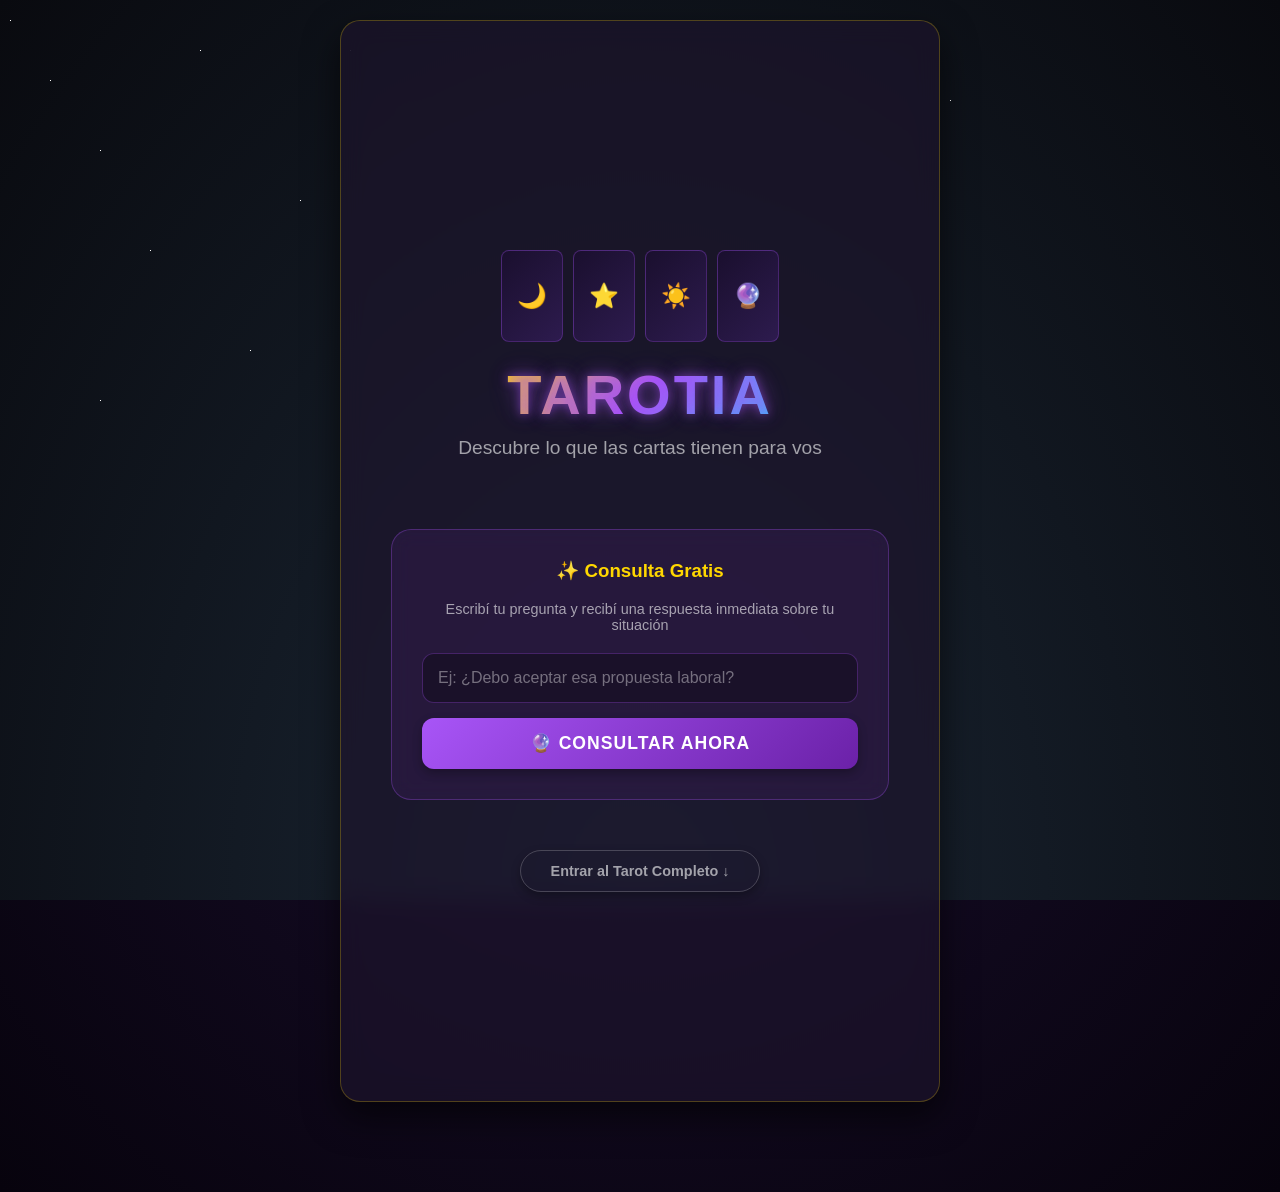
==== index.html @ 2b9c25f0 "Change greeting from 'Hello' to 'Goodbye'" ====
<!DOCTYPE html>
<html lang="es">
<head>
    <meta charset="UTF-8">
    <meta name="viewport" content="width=device-width, initial-scale=1.0">
    <title>TarotIA - Descubre tu Futuro</title>
    <link rel="icon" href="data:image/svg+xml,<svg xmlns=%22http://www.w3.org/2000/svg%22 viewBox=%220 0 100 100%22><text y=%22.9em%22 font-size=%2290%22>🔮</text></svg>">
    <link rel="stylesheet" href="./css/estilos.css">
    <style>
        .landing-bg {
            position: fixed;
            top: 0; left: 0; width: 100%; height: 100%;
            background: radial-gradient(ellipse at bottom, #1b2735 0%, #090a0f 100%);
            z-index: -1;
            overflow: hidden;
        }
        .stars {
            width: 1px; height: 1px;
            background: transparent;
            box-shadow: 
                10px 20px #fff, 50px 80px #fff, 100px 150px #fff,
                200px 50px #fff, 300px 200px #fff, 400px 100px #fff,
                500px 300px #fff, 600px 50px #fff, 700px 250px #fff,
                800px 150px #fff, 900px 350px #fff, 100px 400px #fff,
                250px 350px #fff, 450px 400px #fff, 650px 100px #fff,
                850px 300px #fff, 150px 250px #fff, 350px 50px #fff,
                550px 200px #fff, 750px 400px #fff, 950px 100px #fff;
            animation: animStar 50s linear infinite;
        }
        .stars::after {
            content: " ";
            position: absolute;
            top: 2000px;
            width: 1px; height: 1px;
            background: transparent;
            box-shadow: 
                10px 20px #fff, 50px 80px #fff, 100px 150px #fff,
                200px 50px #fff, 300px 200px #fff, 400px 100px #fff,
                500px 300px #fff, 600px 50px #fff, 700px 250px #fff,
                800px 150px #fff, 900px 350px #fff, 100px 400px #fff,
                250px 350px #fff, 450px 400px #fff, 650px 100px #fff,
                850px 300px #fff, 150px 250px #fff, 350px 50px #fff,
                550px 200px #fff, 750px 400px #fff, 950px 100px #fff;
        }
        @keyframes animStar {
            from { transform: translateY(0px); }
            to { transform: translateY(-2000px); }
        }
        .glow-text {
            text-shadow: 0 0 10px rgba(168,85,247,0.5), 0 0 20px rgba(168,85,247,0.3), 0 0 30px rgba(168,85,247,0.2);
            animation: pulse-glow 3s ease-in-out infinite;
        }
        @keyframes pulse-glow {
            0%, 100% { opacity: 1; }
            50% { opacity: 0.85; }
        }
        .floating {
            animation: float 6s ease-in-out infinite;
        }
        @keyframes float {
            0%, 100% { transform: translateY(0px); }
            50% { transform: translateY(-20px); }
        }
        .consulta-gratis-box {
            background: rgba(168, 85, 247, 0.08);
            border: 1px solid rgba(168, 85, 247, 0.3);
            border-radius: 20px;
            padding: 30px;
            max-width: 500px;
            margin: 30px auto;
            backdrop-filter: blur(10px);
            transition: all 0.3s ease;
        }
        .consulta-gratis-box:hover {
            border-color: rgba(168, 85, 247, 0.6);
            box-shadow: 0 0 30px rgba(168, 85, 247, 0.15);
        }
        .consulta-gratis-box input {
            width: 100%;
            padding: 15px;
            border-radius: 12px;
            border: 1px solid rgba(168, 85, 247, 0.3);
            background: rgba(0,0,0,0.3);
            color: #fff;
            font-size: 1rem;
            margin-bottom: 15px;
            box-sizing: border-box;
            outline: none;
            transition: all 0.3s;
        }
        .consulta-gratis-box input:focus {
            border-color: #a855f7;
            box-shadow: 0 0 15px rgba(168, 85, 247, 0.2);
        }
        .consulta-gratis-box input::placeholder {
            color: rgba(255,255,255,0.4);
        }
        .btn-consulta-gratis {
            width: 100%;
            padding: 15px;
            border-radius: 12px;
            border: none;
            background: linear-gradient(135deg, #a855f7, #6b21a8);
            color: white;
            font-size: 1.1rem;
            font-weight: bold;
            cursor: pointer;
            transition: all 0.3s;
            text-transform: uppercase;
            letter-spacing: 1px;
            text-decoration: none;
            display: inline-block;
            box-sizing: border-box;
            text-align: center;
        }
        .btn-consulta-gratis:hover {
            transform: translateY(-2px);
            box-shadow: 0 10px 30px rgba(168, 85, 247, 0.4);
        }
        .btn-entrar-app {
            background: transparent;
            border: 1px solid rgba(255,255,255,0.2);
            color: rgba(255,255,255,0.6);
            padding: 12px 30px;
            border-radius: 30px;
            cursor: pointer;
            font-size: 0.9rem;
            transition: all 0.3s;
            margin-top: 20px;
        }
        .btn-entrar-app:hover {
            border-color: #ffd700;
            color: #ffd700;
        }
        .landing-content {
            text-align: center;
            padding: 60px 20px;
            min-height: 100vh;
            display: flex;
            flex-direction: column;
            justify-content: center;
            align-items: center;
        }
        .landing-title {
            font-size: 3.5rem;
            margin: 0;
            background: linear-gradient(135deg, #ffd700, #a855f7, #38bdf8);
            -webkit-background-clip: text;
            -webkit-text-fill-color: transparent;
            background-clip: text;
        }
        .landing-subtitle {
            font-size: 1.2rem;
            color: rgba(255,255,255,0.6);
            margin-top: 10px;
            margin-bottom: 40px;
        }
        .mini-cartas {
            display: flex;
            justify-content: center;
            gap: 10px;
            margin: 20px 0;
        }
        .mini-carta {
            width: 60px;
            height: 90px;
            background: linear-gradient(135deg, #1a0f2e, #2d1b4e);
            border: 1px solid rgba(168,85,247,0.3);
            border-radius: 8px;
            display: flex;
            align-items: center;
            justify-content: center;
            font-size: 1.5rem;
            animation: float 4s ease-in-out infinite;
        }
        .mini-carta:nth-child(2) { animation-delay: 0.5s; }
        .mini-carta:nth-child(3) { animation-delay: 1s; }
        .mini-carta:nth-child(4) { animation-delay: 1.5s; }
        .screen.hidden { display: none !important; }
        .auth-box {
            max-width: 400px;
            margin: 0 auto;
        }
        .auth-input {
            width: 100%;
            padding: 15px;
            border-radius: 12px;
            border: 1px solid rgba(168, 85, 247, 0.3);
            background: rgba(0,0,0,0.3);
            color: #fff;
            font-size: 1rem;
            margin-bottom: 12px;
            box-sizing: border-box;
            outline: none;
            transition: all 0.3s;
        }
        .auth-input:focus {
            border-color: #a855f7;
            box-shadow: 0 0 15px rgba(168, 85, 247, 0.2);
        }
        .auth-input::placeholder {
            color: rgba(255,255,255,0.4);
        }

        /* === ESTILOS NUEVOS: HISTORIAL === */
        .historial-card {
            background: rgba(255,255,255,0.03);
            border: 1px solid rgba(168,85,247,0.15);
            border-radius: 12px;
            padding: 16px;
            transition: all 0.3s ease;
            margin-bottom: 12px;
        }
        .historial-card:hover {
            border-color: rgba(168,85,247,0.3);
            background: rgba(255,255,255,0.05);
        }
        .historial-header {
            display: flex;
            justify-content: space-between;
            align-items: center;
            margin-bottom: 10px;
            font-size: 0.85rem;
        }
        .historial-eje {
            color: #ffd700;
            font-weight: bold;
        }
        .historial-fecha {
            color: rgba(255,255,255,0.4);
            font-size: 0.75rem;
        }
        .historial-cartas {
            display: flex;
            flex-direction: column;
            gap: 6px;
            margin: 10px 0;
        }
        .historial-dupla {
            display: flex;
            gap: 8px;
            justify-content: center;
        }
        .carta-mini {
            background: rgba(168,85,247,0.08);
            border: 1px solid rgba(168,85,247,0.2);
            border-radius: 6px;
            padding: 4px 10px;
            font-size: 0.8rem;
            color: #a78bfa;
        }
        .historial-resumen {
            font-size: 0.85rem;
            color: rgba(255,255,255,0.5);
            margin: 8px 0 0 0;
            line-height: 1.4;
            font-style: italic;
        }

        /* === ESTILOS NUEVOS: CONECTOR DUPLAS === */
        .conector-duplas {
            display: flex;
            align-items: center;
            justify-content: center;
            margin: 15px 0;
            gap: 12px;
        }
        .conector-linea {
            flex: 1;
            height: 1px;
            background: linear-gradient(90deg, transparent, #a855f7, #ffd700, transparent);
            max-width: 80px;
        }
        .conector-texto {
            color: rgba(255,255,255,0.3);
            font-size: 0.7rem;
            text-transform: uppercase;
            letter-spacing: 2px;
        }

        /* === ESTILOS NUEVOS: BANNER PREMIUM === */
        .banner-premium-box {
            background: linear-gradient(135deg, rgba(255,215,0,0.08), rgba(168,85,247,0.05));
            border: 1px solid rgba(255,215,0,0.25);
            border-radius: 16px;
            padding: 20px;
            margin-bottom: 25px;
            text-align: center;
            position: relative;
            overflow: hidden;
        }
    </style>
<base target="_blank">
<base target="_blank">
</head>
<body>

<div class="landing-bg">
    <div class="stars"></div>
</div>

<div class="container">

    <!-- ========== LANDING PAGE ========== -->
    <div id="screen-landing" class="screen">
        <div class="landing-content">
            <div class="floating">
                <div class="mini-cartas">
                    <div class="mini-carta">🌙</div>
                    <div class="mini-carta">⭐</div>
                    <div class="mini-carta">☀️</div>
                    <div class="mini-carta">🔮</div>
                </div>
            </div>

            <h1 class="landing-title glow-text">TarotIA</h1>
            <p class="landing-subtitle">Descubre lo que las cartas tienen para vos</p>

            <div class="consulta-gratis-box">
                <h3 style="color: #ffd700; margin-top: 0;">✨ Consulta Gratis</h3>
                <p style="color: rgba(255,255,255,0.6); font-size: 0.9rem; margin-bottom: 20px;">
                    Escribí tu pregunta y recibí una respuesta inmediata sobre tu situación
                </p>
                <input type="text" id="input-pregunta-gratis" 
                       placeholder="Ej: ¿Debo aceptar esa propuesta laboral?" 
                       onkeypress="if(event.key==='Enter') consultaGratis()">
                <button class="btn-consulta-gratis" onclick="consultaGratis()">
                    🔮 Consultar Ahora
                </button>
            </div>

            <button class="btn-entrar-app" onclick="entrarAppCompleta()">
                  Entrar al Tarot Completo ↓
            </button>
        </div>
    </div>

    <!-- ========== RESULTADO CONSULTA GRATIS ========== -->
    <div id="screen-gratis-result" class="screen hidden">
        <h2 style="color: #ffd700; text-align: center; margin-top: 0;">✨ Tu Respuesta</h2>
        <p style="text-align: center; color: rgba(255,255,255,0.5); font-size: 0.9rem; margin-bottom: 20px;">
            Pregunta: <span id="gratis-pregunta-mostrar" style="color: #a78bfa;"></span>
        </p>

        <div class="mini-cartas" id="gratis-cartas-visuales" style="margin-bottom: 20px;"></div>

        <div id="gratis-respuesta-contenedor"></div>

        <div style="text-align: center; margin-top: 30px; display: flex; gap: 15px; justify-content: center; flex-wrap: wrap;">
            <button class="btn-consulta-gratis" onclick="nuevaConsultaGratis()" style="max-width: 250px;">
                🔄 Nueva Consulta
            </button>
            <button class="btn-entrar-app" onclick="entrarAppCompleta()" style="margin-top: 0; padding: 15px 30px;">
                🔒 Ver Tarot Completo
            </button>
        </div>
    </div>

    <!-- ========== PANTALLA DE AUTH (LOGIN/REGISTRO) ========== -->
    <div id="screen-auth" class="screen hidden">
        <div class="landing-content">
            <div class="floating">
                <div class="mini-cartas" style="margin-bottom: 20px;">
                    <div class="mini-carta">🌙</div>
                    <div class="mini-carta">⭐</div>
                    <div class="mini-carta">☀️</div>
                    <div class="mini-carta">🔮</div>
                </div>
            </div>
            <h2 style="color: #ffd700; margin-bottom: 5px;">✨ Bienvenido a TarotIA</h2>
            <p style="color: rgba(255,255,255,0.6); font-size: 0.9rem; margin-bottom: 30px;">
                Ingresá tu correo para acceder a tus lecturas
            </p>

            <div class="auth-box consulta-gratis-box">
                <input type="text" id="auth-nombre" class="auth-input" placeholder="Tu nombre (opcional)">
                <input type="email" id="auth-email" class="auth-input" placeholder="tu@email.com"
                       onkeypress="if(event.key==='Enter') iniciarSesion()">
                <button class="btn-consulta-gratis" onclick="iniciarSesion()" style="width: 100%;">
                    🔮 Entrar al Tarot
                </button>
                <p id="auth-error" style="color: #ff6b6b; font-size: 0.85rem; margin-top: 10px; display: none;"></p>
            </div>

            <div style="margin-top: 20px; text-align: center;">
                <p style="color: rgba(255,255,255,0.3); font-size: 0.8rem; margin-bottom: 10px;">
                    ¿Tenés un código de acceso o querés comprar Premium?
                </p>
                <button onclick="ingresarCodigoAcceso()" style="background: transparent; border: 1px dashed rgba(168,85,247,0.3); color: #a78bfa; padding: 8px 16px; border-radius: 8px; cursor: pointer; font-size: 0.85rem; margin-right: 8px;">
                    🔑 Código
                </button>
                <button onclick="window.abrirMercadoPago()" style="background: transparent; border: 1px dashed rgba(255,215,0,0.3); color: #ffd700; padding: 8px 16px; border-radius: 8px; cursor: pointer; font-size: 0.85rem;">
                    💳 Comprar
                </button>
            </div>

            <div style="text-align: center; margin-top: 20px;">
                <button onclick="volverALanding()" class="btn-entrar-app">
                    ← Volver a Consulta Gratis
                </button>
            </div>
        </div>
    </div>

    <!-- ========== PORTADA PRINCIPAL (APP COMPLETA) ========== -->
    <div id="screen-portada" class="screen hidden">

        <!-- Banner Premium (aparece solo si aplica) -->
        <div id="banner-premium" class="banner-premium-box" style="display: none;">
            <div style="position: relative; z-index: 1;">
                <div style="font-size: 2rem; margin-bottom: 8px;">💎</div>
                <h3 style="color: #ffd700; margin: 0 0 8px 0; font-size: 1.15rem;">Desbloqueá el Tarot Completo</h3>
                <p style="color: rgba(255,255,255,0.6); font-size: 0.9rem; margin: 0 0 15px 0; line-height: 1.4;">
                    Lecturas ilimitadas por 30 días, todos los estilos, mazo físico y voz en todas las lecturas.
                </p>
                <button onclick="window.abrirMercadoPago()" style="background: linear-gradient(135deg, #ffd700, #b8860b); color: #1a0f2e; border: none; padding: 14px 32px; border-radius: 30px; font-weight: bold; font-size: 1rem; cursor: pointer; transition: all 0.3s; box-shadow: 0 4px 20px rgba(255,215,0,0.3); text-transform: uppercase; letter-spacing: 1px;">
                    💳 Obtener Premium — $7.000 ARS - MercadoPago
                </button>
                <p style="color: rgba(255,255,255,0.3); font-size: 0.75rem; margin: 10px 0 0 0;">MercadoPago · Acceso x 30 días</p>
            </div>
        </div>

        <!-- Contador sutil -->
        <div id="muestras-container" style="display: none; text-align: center; margin: 0 0 20px 0; padding: 10px; background: rgba(168,85,247,0.03); border-radius: 10px; border: 1px solid rgba(168,85,247,0.08);">
            <span id="muestras-texto" style="color: #a78bfa; font-size: 0.85rem;"></span>
        </div>

        <h3 style="margin-bottom: 15px; color: var(--muted-text); font-size: 1rem; font-weight: normal;">¿Cómo querés consultar hoy?</h3>

        <div class="menu-portada">
            <!-- ESTILO MÁGICO -->
            <div class="opcion-tarjeta" onclick="verificarAccesoEstilo('magico')">
                <div class="opcion-icono">🔮</div>
                <div class="opcion-info">
                    <h3>Estilo Mágico</h3>
                    <p>Lectura directa, mística y predictiva. Ideal para preguntas puntuales.</p>
                </div>
            </div>

            <!-- ESTILO FILOSÓFICO -->
            <div class="opcion-tarjeta" onclick="verificarAccesoEstilo('filosofico')">
                <div class="opcion-icono">🧘‍♂️</div>
                <div class="opcion-info">
                    <h3>Estilo Filosófico</h3>
                    <p>Lectura profunda, psicológica y evolutiva. Para reflexionar.</p>
                </div>
            </div>

            <!-- MÓDULO PROFESIONAL -->
            <div class="opcion-tarjeta" style="border-color: rgba(168,85,247,0.4);" onclick="abrirModuloProfesional()">
                <div class="opcion-icono">💼</div>
                <div class="opcion-info">
                    <h3>Módulo Profesional <span style="color: #a78bfa; font-size: 0.7rem; font-weight: bold; background: rgba(167,139,250,0.15); padding: 2px 8px; border-radius: 10px; margin-left: 6px; text-transform: uppercase;">Trabaje de Tarotista</span></h3>
                    <p>Mazo Físico, Usa tu mazo, Te permite trabajar de tarotista o hacer lecturas a amigos</p>
                </div>
            </div>
        </div>

        <button onclick="abrirHistorial()" style="background: rgba(255,255,255,0.03); border: 1px solid rgba(255,255,255,0.08); color: var(--muted-text); width: 100%; padding: 12px; margin-bottom: 12px; border-radius: 12px; font-size: 0.95rem; cursor: pointer; transition: all 0.3s;">
            📜 Ver Mis Lecturas Anteriores
        </button>

        <button onclick="cerrarSesionTarot()" style="background: transparent; border: none; color: rgba(255,255,255,0.2); width: 100%; padding: 8px; font-size: 0.8rem; cursor: pointer; text-decoration: underline;">
            Cerrar sesión
        </button>
    </div>

    <!-- ========== MENÚ DE CARGA PARA MAZO FÍSICO ========== -->
    <div id="screen-fisico" class="screen hidden">
        <h2 style="color: #ffd700; margin-bottom: 5px;">🔮 Mazo Físico (Lectura por Duplas)</h2>
        <p style="font-size: 0.9rem; color: #ccc; margin-bottom: 20px;">
            Mezcla tu mazo real, extrae las 2 duplas y selecciónalas a continuación:
        </p>

        <!-- DUPLA 1 -->
        <div class="dupla-container" style="background: rgba(255, 255, 255, 0.03); padding: 15px; border-radius: 10px; margin-bottom: 15px; border: 1px solid rgba(168,85,247,0.3);">
            <h4 style="color: #a855f7; margin-bottom: 10px; text-transform: uppercase; font-size: 0.85rem;">
                💫 Dupla 1: Estado Inicial / Presente y Pasado
            </h4>
            <div style="margin-bottom: 10px;">
                <label style="display:block; font-size: 0.8rem; margin-bottom: 4px;">Carta 1 (Presente):</label>
                <select id="fisico-carta1" class="select-carta-fisica"></select>
            </div>
            <div>
                <label style="display:block; font-size: 0.8rem; margin-bottom: 4px;">Carta 2 (Pasado / Contexto):</label>
                <select id="fisico-carta2" class="select-carta-fisica"></select>
            </div>
        </div>

        <!-- DUPLA 2 -->
        <div class="dupla-container" style="background: rgba(255, 255, 255, 0.03); padding: 15px; border-radius: 10px; margin-bottom: 20px; border: 1px solid rgba(255,215,0,0.3);">
            <h4 style="color: #ffd700; margin-bottom: 10px; text-transform: uppercase; font-size: 0.85rem;">
                🚀 Dupla 2: Evolución / Futuro y Resultado
            </h4>
            <div style="margin-bottom: 10px;">
                <label style="display:block; font-size: 0.8rem; margin-bottom: 4px;">Carta 3 (Futuro Cercano):</label>
                <select id="fisico-carta3" class="select-carta-fisica"></select>
            </div>
            <div>
                <label style="display:block; font-size: 0.8rem; margin-bottom: 4px;">Carta 4 (Resultado Desembocado):</label>
                <select id="fisico-carta4" class="select-carta-fisica"></select>
            </div>
        </div>

        <button class="btn-carta-diaria" onclick="irAlEjeFisico()" style="background: linear-gradient(135deg, #ffd700, #b8860b); color: #111; font-weight: bold; width: 100%;">
            Confirmar Duplas y Elegir Eje ✨
        </button>

        <button onclick="volverAPortada()" style="background: transparent; color: #aaa; border: none; margin-top: 15px; cursor: pointer; text-decoration: underline; display: block; margin-left: auto; margin-right: auto;">
            Volver a la portada
        </button>
    </div>

    <!-- ========== SELECCIÓN DEL EJE / TEMA ========== -->
    <div id="screen-selector" class="screen hidden">
        <h3>Selecciona el eje de tu consulta:</h3>
        <div class="theme-selector">
            <button onclick="ejecutarLecturaSegunModo('Amor')">💖 Amor y Relaciones</button>
            <button onclick="ejecutarLecturaSegunModo('Negocios')">💼 Negocios y Dinero</button>
            <button onclick="ejecutarLecturaSegunModo('General')">🔮 Vida General</button>
            <button id="btn-pregunta-especifica" onclick="abrirPantallaPregunta()" style="background: linear-gradient(135deg, rgba(255,215,0,0.1), rgba(168,85,247,0.1)); border-color: #a855f7; color: #a855f7;">
                ✨ Pregunta Específica (Custom)
            </button>
        </div>
        <button class="back-btn" onclick="volverAPortada()">⬅ Volver al Menú</button>
    </div>

    <!-- ========== PREGUNTA ESPECÍFICA ========== -->
    <div id="screen-pregunta" class="screen hidden">
        <h3 style="color: var(--accent);">🔮 Consulta Específica</h3>
        <p style="font-size: 0.9rem; color: var(--muted-text); margin-bottom: 20px;">
            Escribe tu pregunta detallada para que la IA interprete las duplas en tu caso:
        </p>

        <textarea id="texto-pregunta-usuario" rows="4" placeholder="Ej: ¿Qué debo tener en cuenta sobre la propuesta laboral que me hicieron?..." style="width: 100%; background: #1a0f2e; color: #fff; border: 1px solid var(--glass-border); padding: 12px; border-radius: 12px; font-size: 1rem; outline: none; resize: none; box-sizing: border-box; margin-bottom: 20px; font-family: inherit;"></textarea>

        <button onclick="confirmarPreguntaYEjecutar()" style="background: linear-gradient(135deg, #a855f7, #6b21a8); color: white; border: none; width: 100%;">
            Lanzar Tirada Mística ✨
        </button>

        <button class="back-btn" onclick="volverAPortada()">⬅ Volver al Menú Principal</button>
    </div>

    <!-- ========== MESA DE RESULTADOS ========== -->
    <div id="screen-result" class="screen hidden">
        <h3 id="reading-theme-title" style="color: var(--accent); margin-top:0;"></h3>

        <div class="tarot-table">
            <!-- DUPLA 1 -->
            <div class="duple-box">
                <div class="duple-title">Dupla 1: Presente / Estado Inicial</div>
                <div class="card-container">
                    <div id="img-a" class="card-visual"></div>
                    <div id="name-a" class="card-name"></div>
                </div>
                <div class="card-container">
                    <div id="img-b" class="card-visual"></div>
                    <div id="name-b" class="card-name"></div>
                </div>
            </div>

            <!-- DUPLA 2 -->
            <div class="duple-box">
                <div class="duple-title">Dupla 2: Futuro / Evolución</div>
                <div class="card-container">
                    <div id="img-c" class="card-visual"></div>
                    <div id="name-c" class="card-name"></div>
                </div>
                <div class="card-container">
                    <div id="img-d" class="card-visual"></div>
                    <div id="name-d" class="card-name"></div>
                </div>
            </div>
        </div>

        <!-- Conector visual entre duplas -->
        <div class="conector-duplas">
            <div class="conector-linea"></div>
            <span class="conector-texto">Evolución</span>
            <div class="conector-linea"></div>
        </div>

        <div class="reading-output" id="interpretation-text"></div>

        <!-- ========== PANEL DE VOZ DINÁMICO ========== -->
        <div id="voice-panel-container">
            <!-- Panel para Estilo Mágico y Filosófico -->
            <div id="voice-panel-magico-filosofico" class="voice-panel" style="display:none;">
                <button class="btn-voice" onclick="reproducirVoz('todo')">🔊 Leer todo</button>
                <button class="btn-voice" onclick="reproducirVoz('conclusion')">📌 Solo Conclusión</button>
                <button class="btn-voice" onclick="reproducirVoz('predicciones')">🔮 Predicciones</button>
                <button class="btn-voice" onclick="window.speechSynthesis.cancel()">⏹ Detener</button>
            </div>

            <!-- Panel para Módulo Profesional / Estructural -->
            <div id="voice-panel-profesional" class="voice-panel" style="display:none;">
                <button class="btn-voice" onclick="reproducirVoz('todo')">🔊 Leer todo</button>
                <button class="btn-voice" onclick="reproducirVozDupla(1)">🔊 Dupla 1</button>
                <button class="btn-voice" onclick="reproducirVozDupla(2)">🔊 Dupla 2</button>
                <button class="btn-voice" onclick="window.speechSynthesis.cancel()">⏹ Detener</button>
            </div>
        </div>

        <!-- ========== BOTONES DE NAVEGACIÓN SIEMPRE VISIBLES ========== -->
        <div style="display: flex; gap: 12px; justify-content: center; flex-wrap: wrap; margin-top: 20px;">
            <button class="back-btn" onclick="volverInicio()" style="margin:0; flex:1; min-width:120px; max-width:250px;">
                🔄 Nueva Consulta
            </button>
            <button class="back-btn" onclick="volverAPortada()" style="margin:0; flex:1; min-width:120px; max-width:250px;">
                ⬅ Volver al Menú
            </button>
        </div>
    </div>

    <!-- ========== MÓDULO PROFESIONAL ========== -->
    <div id="screen-modulo-profesional" class="screen hidden">
        <h2 style="color: #a78bfa; margin-bottom: 5px;">💼 Módulo Profesional</h2>
        <p style="font-size: 0.95rem; color: #ccc; margin-bottom: 25px;">
            Herramientas para tus consultas con Mazo Físico:
        </p>

        <div class="menu-portada">
            <!-- OPCIÓN 1: MAZO FÍSICO PREDICTIVO -->
            <div class="opcion-tarjeta" style="border-color: rgba(255,215,0,0.3);" onclick="abrirSeleccionFisico('predictivo_fisico')">
                <div class="opcion-icono">🃏</div>
                <div class="opcion-info">
                    <h3>Mazo Físico Predictivo</h3>
                    <p>Baraja tu Mazo real, elige 4 cartas, al cargarlas aqui, la IA te hara la lectura, completa, admite pregunta concreta.</p>
                </div>
            </div>

            <!-- OPCIÓN 2: MAZO FÍSICO PARA TAROTISTA -->
            <div class="opcion-tarjeta" style="border-color: rgba(167, 139, 250, 0.5);" onclick="abrirSeleccionFisico('tarotista_fisico')">
                <div class="opcion-icono">🔮🃏</div>
                <div class="opcion-info">
                    <h3>Mazo Físico (Significados + Tu Interpretacion)</h3>
                    <p>Usa tu Mazo, elige 4 cartas, Cargalas Obtienes significados de  2 pares de cartas, debes intentar tu propia relacion entre Dupla1 (presente) y Dupla 2(futuro)</p>
                </div>
            </div>
        </div>

        <button onclick="abrirGuiaLectura()" class="btn-profesional btn-guia-mistica" style="margin-top: 15px; width: 100%;">
            📖 Guía: ¿Cómo se lee el Tarot por Duplas?
        </button>

        <button class="back-btn" onclick="volverAPortada()" style="margin-top: 25px; width: 100%;">⬅ Volver al Menú Principal</button>
    </div>

    <!-- ========== GUÍA DE LECTURA ========== -->
    <div id="screen-guia-lectura" class="screen hidden">
        <div class="guia-card" style="max-width: 600px; margin: 20px auto; padding: 20px; background: rgba(20, 15, 35, 0.95); border: 1px solid #a855f7; border-radius: 12px; color: #fff;">
            <h2 style="color: #ffd700; text-align: center; margin-bottom: 20px;">✨ Guía de Lectura por Duplas</h2>
            <p><strong>Dupla 1 (Cartas 1 y 2):</strong> Muestra la situación actual, el punto de partida y la energía presente.</p>
            <p><strong>Dupla 2 (Cartas 3 y 4):</strong> Muestra la evolución futura y el resultado en el que desembocará la situación.</p>
            <div style="text-align: center; margin-top: 25px;">
                <button onclick="volverAlModuloProfesional()" style="background: #a855f7; color: white; border: none; padding: 10px 20px; border-radius: 8px; cursor: pointer;">
                    ⬅ Volver al Módulo Profesional
                </button>
            </div>
        </div>
    </div>

    <!-- ========== HISTORIAL ========== -->
    <div id="screen-historial" class="screen hidden">
        <h3 style="color: var(--accent); margin-top: 0;">📜 Historial de Lecturas</h3>
        <div id="lista-historial-contenedor" style="display: flex; flex-direction: column; gap: 15px; text-align: left; max-height: 400px; overflow-y: auto;"></div>
        <button class="back-btn" onclick="volverAPortada()" style="margin-top: 20px;">⬅ Volver al Menú</button>
    </div>

</div>

<!-- Carga de Scripts con cache-busting v9 -->
<script src="js/arcanos.js?v=9"></script>
<script src="js/config.js?v=9"></script>
<script src="js/navigation.js?v=9"></script>
<script src="js/auth.js?v=9"></script>
<script src="js/voice.js?v=9"></script>
<script src="js/history.js?v=2"></script>
<script src="js/access.js?v=12"></script>
<script src="js/app.js?v=9"></script>

<!-- NAVEGACIÓN INLINE v9 - Flujo corregido y limpio -->
<script>
window.preguntaCustomSeleccionada = "";

// Navegación robusta con fallback
window.mostrarPantalla = function(id) {
    console.log('[nav] mostrarPantalla →', id);

    // Detener voz
    if (window.speechSynthesis) window.speechSynthesis.cancel();

    // Ocultar todas
    document.querySelectorAll('.screen').forEach(p => {
        p.style.display = 'none';
        p.classList.add('hidden');
    });

    // Mostrar la solicitada
    const d = document.getElementById(id);
    if (d) {
        d.style.display = 'block';
        d.classList.remove('hidden');
        d.style.visibility = 'visible';
        d.style.opacity = '1';
        window.scrollTo(0, 0);
    } else {
        console.error('[nav] No existe el elemento:', id);
        alert('Error interno: pantalla ' + id + ' no encontrada. Recargá la página.');
    }

    if (id === 'screen-result') {
        setTimeout(() => {
            if (typeof window.mostrarPanelVozSegunModo === 'function') {
                window.mostrarPanelVozSegunModo();
            }
        }, 150);
    }
};

window.seleccionarEstiloAutomatico = function(estilo) {
    if (typeof window.verificarAccesoEstilo === 'function') {
        window.verificarAccesoEstilo(estilo);
    } else {
        window.estiloSeleccionado = estilo;
        window.modoFisicoActivo = false;
        window.preguntaCustomSeleccionada = "";
        window.mostrarPantalla('screen-selector');
    }
};

window.abrirModuloProfesional = function(){ window.mostrarPantalla('screen-modulo-profesional'); };

window.abrirSeleccionFisico = async function(submodo){
    if (typeof verificarAccesoFisico === 'function') {
        await verificarAccesoFisico(submodo);
    } else {
        console.warn("[nav] access.js no cargó, abriendo sin verificar");
        window.modoFisicoActivo=true; window.submodoFisicoActual=submodo;
        localStorage.setItem('tarotia_submodo_fisico',submodo);
        window.cartasFisicoSeleccionadas=null; window.preguntaCustomSeleccionada="";
        if(typeof window.cargarSelectoresFisicos==='function') window.cargarSelectoresFisicos();
        window.mostrarPantalla('screen-fisico');
    }
};

window.irAlEjeFisico = function(){
    const c1=document.getElementById('fisico-carta1')?.value;
    const c2=document.getElementById('fisico-carta2')?.value;
    const c3=document.getElementById('fisico-carta3')?.value;
    const c4=document.getElementById('fisico-carta4')?.value;
    if(!c1||!c2||!c3||!c4){alert("⚠️ Seleccioná las 4 cartas.");return;}
    if(new Set([c1,c2,c3,c4]).size!==4){alert("⚠️ No repetir cartas.");return;}
    window.cartasFisicoSeleccionadas=[c1,c2,c3,c4];
    const submodo=window.submodoFisicoActual||localStorage.getItem('tarotia_submodo_fisico');
    if(submodo==='tarotista_fisico'){
        window.mostrarPantalla('screen-result');
        setTimeout(()=>{ if(typeof window.procesarTiradaEstructural==='function') window.procesarTiradaEstructural(); },150);
        return;
    }
    window.mostrarPantalla('screen-selector');
};

window.abrirPantallaPregunta=function(){document.getElementById('texto-pregunta-usuario').value="";window.mostrarPantalla('screen-pregunta');};
window.confirmarPreguntaYEjecutar=function(){
    window.preguntaCustomSeleccionada=document.getElementById('texto-pregunta-usuario').value.trim();
    if(!window.preguntaCustomSeleccionada){alert("⚠️ Escribí tu pregunta.");return;}
    window.ejecutarLecturaSegunModo('Pregunta Específica');
};
window.ejecutarLecturaSegunModo = function(tema) {
    console.log("[nav] ejecutarLecturaSegunModo - tema:", tema, "modoFisico:", window.modoFisicoActivo);
    if (window.modoFisicoActivo && !window.cartasFisicoSeleccionadas) {
        console.warn("[nav] Modo físico activo pero sin cartas. Generando automáticas...");
        window.modoFisicoActivo = false;
    }
    if (typeof window.procesarTiradaCompleta === 'function') {
        window.procesarTiradaCompleta(tema, window.preguntaCustomSeleccionada || "");
    } else {
        console.error("[nav] procesarTiradaCompleta no está definida");
        alert("⚠️ Error: La función de tirada no está disponible. Recarga la página.");
    }
};
window.volverAPortada=function(){
    window.modoFisicoActivo=false;window.submodoFisicoActual=null;
    window.cartasFisicoSeleccionadas=null;window.preguntaCustomSeleccionada="";
    localStorage.removeItem('tarotia_submodo_fisico');window.mostrarPantalla('screen-portada');
};
window.volverInicio=function(){window.volverAPortada();};
window.abrirGuiaLectura=function(){window.mostrarPantalla('screen-guia-lectura');};
window.volverAlModuloProfesional=function(){window.mostrarPantalla('screen-modulo-profesional');};
window.abrirHistorial=function(){
    if(typeof window.cargarHistorial==='function')window.cargarHistorial();
    window.mostrarPantalla('screen-historial');
};

// ==========================================
// FUNCIÓN PARA ENTRAR AL TAROT COMPLETO
// ==========================================

window.entrarAppCompleta = function() {
    console.log("[nav] Entrar al Tarot Completo");

    const token = window.obtenerToken ? window.obtenerToken() : null;

    if (token) {
        window.mostrarPantalla('screen-portada');
        if (typeof window.actualizarBadgeGlobal === 'function') {
            window.actualizarBadgeGlobal();
        }
        if (typeof window.actualizarContadorMuestras === 'function') {
            window.actualizarContadorMuestras();
        }
    } else {
        window.mostrarPantalla('screen-auth');
    }
};   

window.verificarPagoAutomaticoPorEmail = async function() {
    const email = prompt("📧 Ingresá el correo con el que realizaste el pago:");
    if (!email || !email.includes('@')) {
        alert("⚠️ Por favor, ingresa un correo válido.");
        return;
    }
    localStorage.setItem('tarotia_email_usuario', email.trim().toLowerCase());
    alert("🔍 Verificando registro para: " + email + "\nSi completaste el pago, en breve se sincronizará el acceso.");
    window.mostrarPantalla('screen-portada');
};

// Detener voz al cerrar/cambiar pestaña
window.addEventListener('beforeunload', function() {
    if (window.speechSynthesis) window.speechSynthesis.cancel();
});
document.addEventListener('visibilitychange', function() {
    if (document.hidden && window.speechSynthesis) window.speechSynthesis.cancel();
});

window.ingresarCodigoAcceso = function() {
    const codigo = prompt("🔑 Ingresá tu código de acceso:");
    if (codigo && codigo.trim()) {
        if (typeof canjearCodigoPremium === 'function') {
            canjearCodigoPremium(codigo.trim());
        } else {
            const codigoLimpio = codigo.trim().toUpperCase();
            const CODIGOS_VALIDOS = ['ADMIN2026', 'PASEMISTICO', 'TAROTGRATIS'];
            if (CODIGOS_VALIDOS.includes(codigoLimpio)) {
                window.esUsuarioPremium = true;
                try {
                    localStorage.setItem('simularPremium', 'true');
                    localStorage.setItem('tarotia_plan_premium', 'true');
                } catch (e) {}
                alert('✨ ¡Código premium activado con éxito! Ahora tenés acceso ilimitado.');
                if (typeof actualizarBadgeGlobal === 'function') actualizarBadgeGlobal();
                window.mostrarPantalla('screen-portada');
            } else {
                alert('❌ Código inválido o expirado.');
            }
        }
    }
};

// ==========================================
// CONECTOR VISUAL ENTRE DUPLAS
// ==========================================
window.agregarConectorDuplas = function() {
    console.log("[nav] Conector de duplas renderizado");
};

console.log("✅ Navegación inline v9 limpia cargada");
</script>
</body>
</html>
---- css/estilos.css ----
:root {
            --bg-gradient: radial-gradient(circle at center, #1a0f2e 0%, #07030d 100%);
            --card-bg: rgba(30, 20, 45, 0.65);
            --accent: #ffd700;
            --accent-glow: rgba(255, 215, 0, 0.3);
            --text-color: #f5f2f9;
            --muted-text: #b3a7c4;
            --glass-border: rgba(255, 215, 0, 0.25);
        }

        body {
            font-family: 'Segoe UI', Tahoma, Geneva, Verdana, sans-serif;
            background: var(--bg-gradient);
            color: var(--text-color);
            margin: 0;
            padding: 20px 20px 90px 20px;
            display: flex;
            flex-direction: column;
            align-items: center;
            min-height: 100vh;
            box-sizing: border-box;
        }

        .container {
            max-width: 600px;
            width: 100%;
            text-align: center;
        }

        h1 {
            color: var(--accent);
            font-size: 2.2rem;
            margin-bottom: 5px;
            text-transform: uppercase;
            letter-spacing: 3px;
            text-shadow: 0 0 15px var(--accent-glow);
        }

        .subtitle {
            color: var(--muted-text);
            margin-bottom: 35px;
            font-size: 0.95rem;
            letter-spacing: 1px;
        }

        .screen {
            background: var(--card-bg);
            backdrop-filter: blur(12px);
            -webkit-backdrop-filter: blur(12px);
            padding: 30px;
            border-radius: 20px;
            box-shadow: 0 15px 35px rgba(0, 0, 0, 0.6);
            border: 1px solid var(--glass-border);
            transition: all 0.5s ease;
        }

        .hidden {
            display: none !important;
        }

        .theme-selector {
            display: grid;
            grid-template-columns: 1fr;
            gap: 15px;
            margin-top: 20px;
        }

        button {
            background: rgba(255, 255, 255, 0.03);
            color: var(--text-color);
            border: 2px solid var(--accent);
            padding: 15px 20px;
            font-size: 1.1rem;
            border-radius: 12px;
            cursor: pointer;
            transition: all 0.3s cubic-bezier(0.4, 0, 0.2, 1);
            font-weight: bold;
            box-shadow: 0 4px 10px rgba(0,0,0,0.3);
        }

        button:hover {
            background: var(--accent);
            color: #07030d;
            box-shadow: 0 0 20px var(--accent-glow);
            transform: translateY(-2px);
        }

        .btn-carta-diaria {
            background: linear-gradient(135deg, #4a154b, #6b114d);
            border: 2px solid var(--accent);
            color: var(--accent);
            padding: 15px 25px;
            font-size: 1.1rem;
            font-weight: bold;
            border-radius: 30px;
            cursor: pointer;
            box-shadow: 0 4px 15px rgba(255, 215, 0, 0.2);
            transition: all 0.3s ease;
            width: 100%;
            margin-bottom: 25px;
        }

        .btn-carta-diaria:hover {
            transform: translateY(-2px);
            box-shadow: 0 6px 20px rgba(255, 215, 0, 0.4);
        }

        .menu-portada {
            display: flex;
            flex-direction: column;
            gap: 15px;
            margin-bottom: 30px;
        }

        .opcion-tarjeta {
            background: rgba(20, 12, 35, 0.7);
            border: 1px solid rgba(255, 215, 0, 0.25);
            border-radius: 15px;
            padding: 18px;
            display: flex;
            align-items: center;
            text-align: left;
            cursor: pointer;
            transition: all 0.2s ease;
            position: relative;
        }

        .opcion-tarjeta:hover {
            border-color: var(--accent);
            background: rgba(40, 25, 65, 0.8);
            transform: scale(1.02);
        }

        .opcion-icono {
            font-size: 2.2rem;
            margin-right: 18px;
        }

        .opcion-info h3 {
            margin: 0 0 5px 0;
            color: #fff;
            font-size: 1.1rem;
        }

        .opcion-info p {
            margin: 0;
            font-size: 0.85rem;
            color: var(--muted-text);
        }

        .banner-suscripcion {
            background: linear-gradient(135deg, rgba(35,20,55,0.9), rgba(15,8,30,0.9));
            border: 2px dashed var(--accent);
            border-radius: 15px;
            padding: 20px;
            margin-top: 15px;
        }

        .banner-suscripcion h4 {
            color: var(--accent);
            margin: 0 0 8px 0;
            font-size: 1.1rem;
            text-transform: uppercase;
            letter-spacing: 1px;
        }

        .banner-suscripcion ul {
            text-align: left;
            font-size: 0.85rem;
            padding-left: 20px;
            margin: 10px 0 15px 0;
            color: #e0d5f0;
        }

        .banner-suscripcion li {
            margin-bottom: 4px;
        }

        .btn-suscribirse {
            background: var(--accent);
            color: #07030d;
            border: none;
            padding: 12px 20px;
            font-weight: bold;
            font-size: 0.95rem;
            border-radius: 8px;
            cursor: pointer;
            width: 100%;
        }

        .select-carta-fisica {
            width: 100%;
            background: #1a0f2e;
            color: #fff;
            border: 1px solid rgba(255, 215, 0, 0.3);
            padding: 10px;
            border-radius: 8px;
            font-size: 1rem;
            outline: none;
            cursor: pointer;
            margin-top: 2px;
        }

        .select-carta-fisica:focus {
            border-color: #a855f7;
            box-shadow: 0 0 8px rgba(168, 85, 247, 0.4);
        }

        .reading-section {
            background: rgba(20, 12, 35, 0.6) !important;
            border: 1px solid rgba(255, 215, 0, 0.15) !important;
            padding: 18px !important;
            border-radius: 12px !important;
            margin-top: 15px !important;
            margin-bottom: 15px !important;
            transition: all 0.3s ease;
            border-left: 4px solid var(--accent) !important;
        }

        .reading-section h3 {
            color: var(--accent);
            margin-top: 0;
            margin-bottom: 10px;
            font-size: 1.1rem;
        }

        .reading-section.resaltado-místico {
            background: rgba(147, 51, 234, 0.12) !important;
            border: 1px solid rgba(147, 51, 234, 0.4) !important;
            border-left: 6px solid #a855f7 !important;
            box-shadow: 0 0 15px rgba(147, 51, 234, 0.2) !important;
        }

        .btn-audio-predicciones {
            background: linear-gradient(135deg, #9333ea, #6b21a8);
            color: white;
            border: 1px solid rgba(255, 255, 255, 0.2);
            padding: 10px 18px;
            font-size: 0.9rem;
            border-radius: 20px;
            cursor: pointer;
            margin: 8px 4px;
            font-weight: bold;
            box-shadow: 0 4px 10px rgba(147, 51, 234, 0.3);
            transition: all 0.2s ease;
        }

        .btn-audio-predicciones:hover {
            transform: scale(1.03);
            box-shadow: 0 4px 15px rgba(147, 51, 234, 0.5);
        }

        .tarot-table {
            display: grid;
            grid-template-columns: 1fr 1fr;
            gap: 20px;
            margin: 25px 0;
        }

        .duple-box {
            border: 1px solid rgba(255, 215, 0, 0.15);
            padding: 15px;
            border-radius: 15px;
            background: rgba(0, 0, 0, 0.3);
            box-shadow: inset 0 0 15px rgba(0,0,0,0.5);
        }

        .duple-title {
            color: var(--accent);
            font-size: 0.9rem;
            text-transform: uppercase;
            letter-spacing: 1.5px;
            margin-bottom: 15px;
            font-weight: bold;
        }

        .card-container {
            margin: 12px 0;
            display: flex;
            flex-direction: column;
            align-items: center;
        }

        .card-visual {
            width: 100px;
            height: 160px;
            background-color: #251a36;
            border-radius: 8px;
            border: 2px solid var(--accent);
            box-shadow: 0 8px 16px rgba(0,0,0,0.5);
            display: flex;
            justify-content: center;
            align-items: center;
            overflow: hidden;
            background-size: cover;
            background-position: center;
            transition: all 0.5s ease;
        }

        .card-name {
            margin-top: 6px;
            font-size: 0.9rem;
            font-weight: 600;
            color: var(--text-color);
        }

        .reading-output {
            text-align: left;
            margin-top: 25px;
            line-height: 1.7;
        }

        .voice-panel {
            display: grid;
            grid-template-columns: 1fr 1fr;
            gap: 12px;
            margin: 20px 0;
            padding: 12px;
            background: rgba(255, 255, 255, 0.02);
            border-radius: 12px;
            border: 1px solid rgba(255, 215, 0, 0.1);
        }

        .btn-voice {
            font-size: 0.95rem;
            padding: 12px;
            border-color: #b3a7c4;
            color: #b3a7c4;
            background: transparent;
        }

        .btn-voice:hover {
            border-color: var(--accent);
            color: var(--accent);
            box-shadow: 0 0 10px rgba(255, 215, 0, 0.15);
        }

        .back-btn {
            margin-top: 15px;
            width: 100%;
            background: rgba(255, 255, 255, 0.05);
            border-color: var(--muted-text);
            color: var(--muted-text);
        }

        .back-btn:hover {
            background: #ff4a4a;
            border-color: #ff4a4a;
            color: white;
            box-shadow: 0 0 15px rgba(255, 74, 74, 0.4);
        }

        .ad-banner-space {
            position: fixed;
            bottom: 0;
            left: 0;
            width: 100%;
            height: 60px;
            background-color: #050308;
            border-top: 1px solid rgba(255, 215, 0, 0.15);
            display: flex;
            justify-content: center;
            align-items: center;
            z-index: 9999;
        }

        .ad-placeholder-text {
            color: var(--muted-text);
            font-size: 0.75rem;
            letter-spacing: 1px;
            text-transform: uppercase;
        }
/* ==========================================
   CORRECCIÓN PARA IMÁGENES REALES DE CARTAS
   ========================================== */
.card-visual img {
    width: 100%;
    height: 100%;
    object-fit: cover; /* Hace que la foto se adapte perfecto al rectángulo de 100x160 sin deformarse */
    display: block;
}

/* Ajuste opcional: Si querés que en el celular las cartas se vean un poquito más grandes y cómodas */
@media (max-width: 480px) {
    .card-visual {
        width: 120px;
        height: 190px;
    }
}    

/* ==========================================
   ESTILOS ADICIONALES - Flujo Estructural
   ========================================== */

/* Badge de modo estructural en resultados */
.modo-estructural-badge {
    display: inline-block;
    background: linear-gradient(135deg, #a855f7, #6b21a8);
    color: white;
    padding: 4px 12px;
    border-radius: 20px;
    font-size: 0.75rem;
    font-weight: bold;
    text-transform: uppercase;
    letter-spacing: 1px;
    margin-bottom: 10px;
}

/* Mejora para selects en mazo físico */
.select-carta-fisica option {
    background: #1a0f2e;
    color: #fff;
    padding: 5px;
}

/* Animación suave para cambios de pantalla */
.screen {
    animation: fadeIn 0.4s ease-out;
}

@keyframes fadeIn {
    from { opacity: 0; transform: translateY(10px); }
    to { opacity: 1; transform: translateY(0); }
}

/* Mejora para el botón de confirmar en modo estructural */
#btn-confirmar-fisico {
    transition: all 0.3s ease;
}

#btn-confirmar-fisico:hover {
    transform: translateY(-2px);
    box-shadow: 0 8px 25px rgba(255, 215, 0, 0.3);
}

/* Scrollbar personalizado para historial */
#lista-historial-contenedor::-webkit-scrollbar {
    width: 6px;
}

#lista-historial-contenedor::-webkit-scrollbar-track {
    background: rgba(255,255,255,0.02);
    border-radius: 3px;
}

#lista-historial-contenedor::-webkit-scrollbar-thumb {
    background: rgba(168, 85, 247, 0.3);
    border-radius: 3px;
}

#lista-historial-contenedor::-webkit-scrollbar-thumb:hover {
    background: rgba(168, 85, 247, 0.5);
}

/* Spinner para carga */
.spinner {
    width: 40px; height: 40px;
    border: 3px solid rgba(168,85,247,0.2);
    border-top-color: #a855f7;
    border-radius: 50%;
    animation: spin 1s linear infinite;
    margin: 20px auto;
}

@keyframes spin { to { transform: rotate(360deg); } }

/* Responsive mejorado */
@media (max-width: 480px) {
    .landing-title {
        font-size: 2.5rem !important;
    }

    .tarot-table {
        grid-template-columns: 1fr !important;
        gap: 15px !important;
    }
}
   /* ==========================================
   ESTILOS PARA VOZ DE DUPLAS
   ========================================== */

/* El panel .voice-panel ya existe, solo aseguramos que los botones nuevos se vean bien */
.voice-panel {
    display: grid;
    grid-template-columns: 1fr 1fr;
    gap: 12px;
    margin: 20px 0;
    padding: 12px;
    background: rgba(255, 255, 255, 0.02);
    border-radius: 12px;
    border: 1px solid rgba(255, 215, 0, 0.1);
}

.btn-voice {
    font-size: 0.95rem;
    padding: 12px;
    border-color: #b3a7c4;
    color: #b3a7c4;
    background: transparent;
    border: 2px solid #b3a7c4;
    border-radius: 12px;
    cursor: pointer;
    font-weight: bold;
    transition: all 0.3s ease;
}

.btn-voice:hover {
    border-color: var(--accent);
    color: var(--accent);
    box-shadow: 0 0 10px rgba(255, 215, 0, 0.15);
}

/* Estilo especial para el botón Detener */
.btn-voice:last-child:hover {
    border-color: #ff6b6b;
    color: #ff6b6b;
    box-shadow: 0 0 10px rgba(255, 107, 107, 0.3);
}

/* Responsive */
@media (max-width: 480px) {
    .voice-panel {
        grid-template-columns: 1fr 1fr;
        gap: 8px;
    }
    
    .btn-voice {
        font-size: 0.8rem;
        padding: 10px 8px;
    }
}
/* ==========================================
   PANEL DE VOZ PARA DUPLAS
   ========================================== */

.voice-duplas-panel {
    background: rgba(20, 12, 35, 0.6);
    border: 1px solid rgba(168, 85, 247, 0.3);
    border-radius: 12px;
    padding: 15px;
    margin: 15px 0;
    display: none;
}

.btn-voice-dupla {
    background: linear-gradient(135deg, #7c3aed, #6b21a8);
    color: white;
    border: 1px solid rgba(255, 255, 255, 0.15);
    padding: 10px 18px;
    font-size: 0.85rem;
    border-radius: 20px;
    cursor: pointer;
    font-weight: bold;
    transition: all 0.3s ease;
    box-shadow: 0 2px 8px rgba(124, 58, 237, 0.3);
}

.btn-voice-dupla:hover {
    transform: translateY(-2px);
    box-shadow: 0 4px 15px rgba(124, 58, 237, 0.5);
    background: linear-gradient(135deg, #8b5cf6, #7c3aed);
}

.btn-voice-dupla:active {
    transform: translateY(0);
}

/* Responsive para móviles */
@media (max-width: 480px) {
    .voice-duplas-panel {
        padding: 10px;
    }
    
    .btn-voice-dupla {
        padding: 8px 12px;
        font-size: 0.8rem;
    }
}
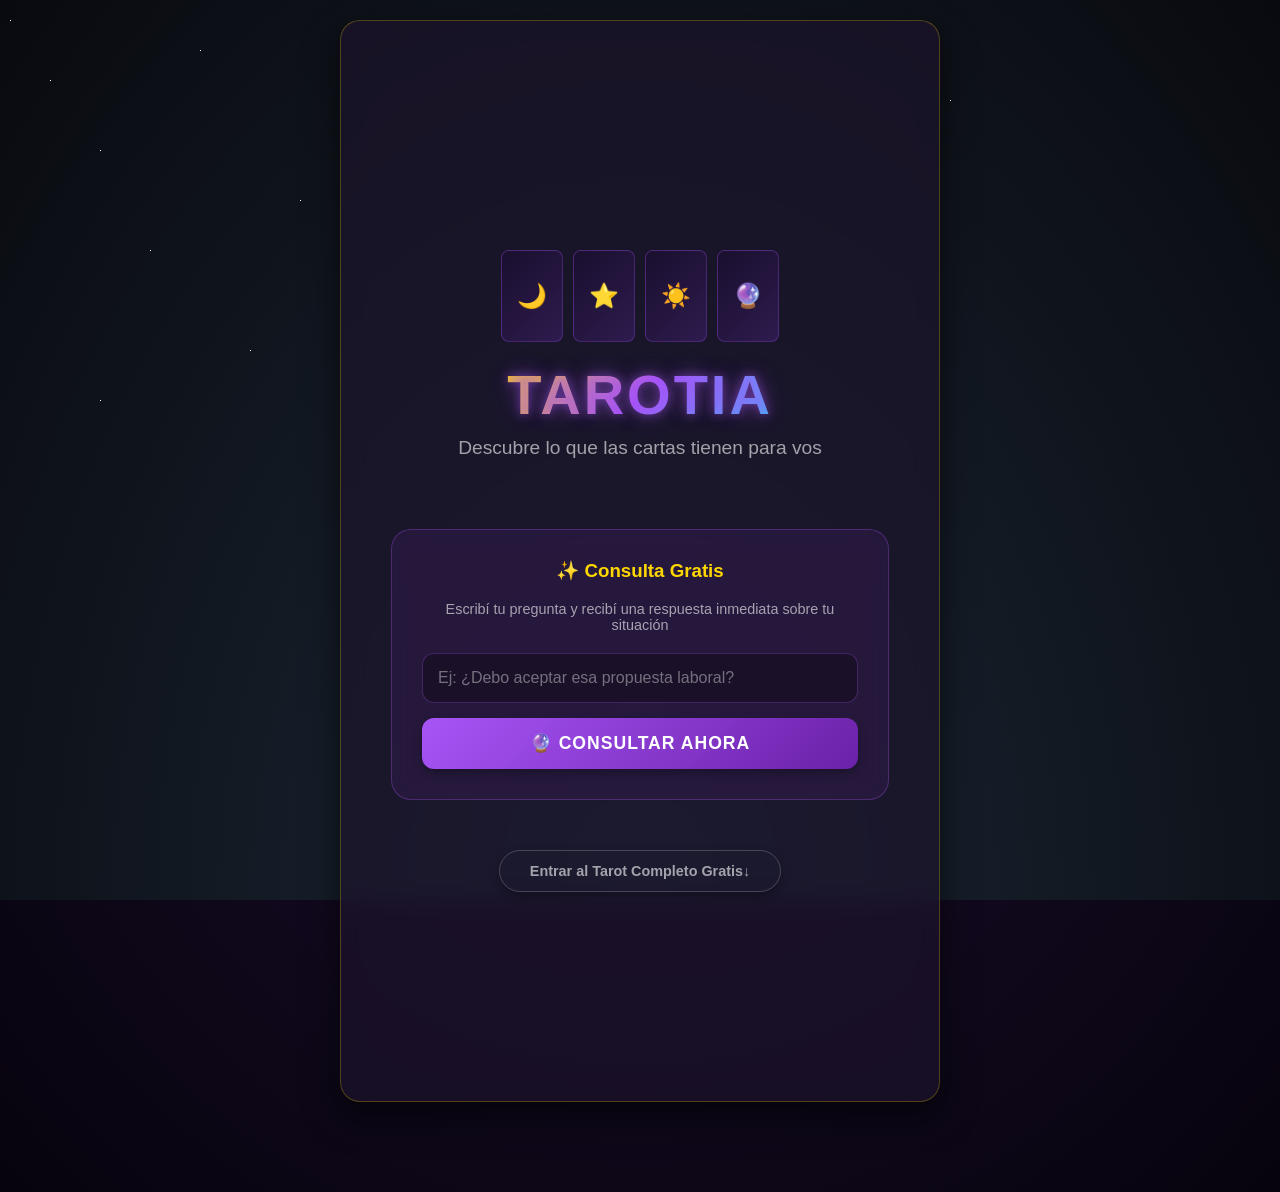
==== commit fea72571: "Update print statement from 'Hello' to 'Goodbye'" ====
--- a/index.html
+++ b/index.html
@@ -330,7 +330,7 @@
             </div>
 
             <button class="btn-entrar-app" onclick="entrarAppCompleta()">
-                  Entrar al Tarot Completo ↓
+                  Entrar al Tarot Completo Gratis↓
             </button>
         </div>
     </div>
@@ -369,7 +369,7 @@
             </div>
             <h2 style="color: #ffd700; margin-bottom: 5px;">✨ Bienvenido a TarotIA</h2>
             <p style="color: rgba(255,255,255,0.6); font-size: 0.9rem; margin-bottom: 30px;">
-                Ingresá tu correo para acceder a tus lecturas
+                Ingresá tu correo para acceder a tus lecturas gratuitas
             </p>
 
             <div class="auth-box consulta-gratis-box">
@@ -647,18 +647,55 @@
     </div>
 
     <!-- ========== GUÍA DE LECTURA ========== -->
-    <div id="screen-guia-lectura" class="screen hidden">
-        <div class="guia-card" style="max-width: 600px; margin: 20px auto; padding: 20px; background: rgba(20, 15, 35, 0.95); border: 1px solid #a855f7; border-radius: 12px; color: #fff;">
-            <h2 style="color: #ffd700; text-align: center; margin-bottom: 20px;">✨ Guía de Lectura por Duplas</h2>
-            <p><strong>Dupla 1 (Cartas 1 y 2):</strong> Muestra la situación actual, el punto de partida y la energía presente.</p>
-            <p><strong>Dupla 2 (Cartas 3 y 4):</strong> Muestra la evolución futura y el resultado en el que desembocará la situación.</p>
-            <div style="text-align: center; margin-top: 25px;">
-                <button onclick="volverAlModuloProfesional()" style="background: #a855f7; color: white; border: none; padding: 10px 20px; border-radius: 8px; cursor: pointer;">
-                    ⬅ Volver al Módulo Profesional
-                </button>
-            </div>
-        </div>
-    </div>
+<div id="screen-guia-lectura" class="screen hidden">
+    <div class="guia-card">
+        <h2 class="guia-title">✨ El Arte de Leer por Duplas</h2>
+        
+        <p class="guia-intro">
+            Mientras una carta individual ofrece un significado limitado, leerlas en <strong>parejas (duplas)</strong> revela una narrativa mucho más rica, precisa y matizada. Este es el método preferido por tarotistas avanzados para obtener respuestas concretas.
+        </p>
+
+        <div class="guia-section">
+            <h3>🔮 La Estructura de 4 Cartas</h3>
+            <p>Al sacar 4 cartas, creamos una historia con inicio y desenlace:</p>
+            <div class="guia-steps">
+                <div class="guia-step">
+                    <span class="step-number">1</span>
+                    <div>
+                        <strong>Dupla 1 (Cartas 1 y 2):</strong>
+                        <span class="step-desc">Muestra la situación actual, el punto de partida y la energía presente.</span>
+                    </div>
+                </div>
+                <div class="guia-step">
+                    <span class="step-number">2</span>
+                    <div>
+                        <strong>Dupla 2 (Cartas 3 y 4):</strong>
+                        <span class="step-desc">Revela la evolución futura y el resultado en el que desembocará la situación.</span>
+                    </div>
+                </div>
+            </div>
+        </div>
+
+        <blockquote class="guia-example">
+            <strong>💡 Ejemplo de Interpretación:</strong><br>
+            Si obtienes la dupla del <em>2 de Espadas</em> (persona atada/contenido) junto a <em>El Sol</em> (liberación/éxito), la narrativa simbólica es clara: <strong>"Una situación de estancamiento o duda está a punto de liberarse con gran éxito y claridad"</strong>.
+        </blockquote>
+
+        <div class="guia-tip-box">
+            <p><strong>🌟 Consejo Pro:</strong> Si el resultado de la Dupla 2 es desafiante, el tarot no sentencia, <em>advierte</em>. Te permite cambiar de dirección y energía a tiempo. Puedes usar la app para tirar un par de duplas aclaratorias adicionales si lo necesitas.</p>
+        </div>
+
+        <div class="guia-spiritual">
+            <p>🌌 <strong>La Clave:</strong> Antes de consultar, centra tu deseo en tu interior. Confía en la <em>sincronicidad del universo</em>. Si usas un mazo físico, baraja con intención, o incluso toca las cartas y siente cuáles resuenan contigo. En el <strong>Modo Profesional</strong>, la IA te ayudará a conectar la relación profunda entre la Dupla 1 y la Dupla 2.</p>
+        </div>
+
+        <div class="guia-actions">
+            <button onclick="volverAlModuloProfesional()" class="btn-guia-back">
+                ⬅ Volver al Módulo Profesional
+            </button>
+        </div.
+    </div>
+</div>
 
     <!-- ========== HISTORIAL ========== -->
     <div id="screen-historial" class="screen hidden">
@@ -672,7 +709,6 @@
 <!-- Carga de Scripts con cache-busting v9 -->
 <script src="js/arcanos.js?v=9"></script>
 <script src="js/config.js?v=9"></script>
-<script src="js/navigation.js?v=9"></script>
 <script src="js/auth.js?v=9"></script>
 <script src="js/voice.js?v=9"></script>
 <script src="js/history.js?v=2"></script>
--- a/css/estilos.css
+++ b/css/estilos.css
@@ -576,3 +576,145 @@
         font-size: 0.8rem;
     }
 }
+/* ==========================================
+   ESTILOS DE LA GUÍA DE LECTURA
+   ========================================== */
+.guia-card {
+    max-width: 650px;
+    margin: 20px auto;
+    padding: 30px 25px;
+    background: rgba(20, 15, 35, 0.95);
+    border: 1px solid rgba(168, 85, 247, 0.3);
+    border-radius: 16px;
+    color: var(--text-color);
+    box-shadow: 0 10px 40px rgba(0, 0, 0, 0.5);
+    text-align: left;
+}
+
+.guia-title {
+    color: var(--accent);
+    text-align: center;
+    margin-bottom: 25px;
+    font-size: 1.6rem;
+    text-shadow: 0 0 15px var(--accent-glow);
+}
+
+.guia-intro {
+    font-size: 1rem;
+    line-height: 1.6;
+    color: var(--muted-text);
+    margin-bottom: 25px;
+    text-align: center;
+}
+
+.guia-section h3 {
+    color: #c084fc;
+    font-size: 1.1rem;
+    margin-bottom: 15px;
+    border-bottom: 1px solid rgba(168, 85, 247, 0.2);
+    padding-bottom: 8px;
+}
+
+.guia-steps {
+    display: flex;
+    flex-direction: column;
+    gap: 15px;
+    margin-bottom: 25px;
+}
+
+.guia-step {
+    display: flex;
+    align-items: flex-start;
+    gap: 15px;
+    background: rgba(255, 255, 255, 0.03);
+    padding: 15px;
+    border-radius: 10px;
+    border-left: 3px solid var(--accent);
+}
+
+.step-number {
+    background: var(--accent);
+    color: #07030d;
+    width: 28px;
+    height: 28px;
+    border-radius: 50%;
+    display: flex;
+    align-items: center;
+    justify-content: center;
+    font-weight: bold;
+    flex-shrink: 0;
+}
+
+.step-desc {
+    display: block;
+    color: var(--muted-text);
+    font-size: 0.95rem;
+    margin-top: 4px;
+}
+
+.guia-example {
+    background: rgba(147, 51, 234, 0.1);
+    border-left: 4px solid #a855f7;
+    padding: 15px 20px;
+    border-radius: 0 8px 8px 0;
+    margin: 25px 0;
+    font-style: italic;
+    color: #e0d5f0;
+    line-height: 1.6;
+}
+
+.guia-tip-box {
+    background: rgba(255, 215, 0, 0.05);
+    border: 1px dashed rgba(255, 215, 0, 0.3);
+    padding: 15px;
+    border-radius: 10px;
+    margin: 25px 0;
+    color: #fde68a;
+    font-size: 0.95rem;
+    line-height: 1.5;
+}
+
+.guia-spiritual {
+    background: linear-gradient(135deg, rgba(15, 10, 30, 0.8), rgba(30, 20, 45, 0.8));
+    padding: 20px;
+    border-radius: 12px;
+    margin-top: 25px;
+    font-size: 0.95rem;
+    line-height: 1.6;
+    color: var(--muted-text);
+    text-align: center;
+}
+
+.guia-actions {
+    text-align: center;
+    margin-top: 30px;
+}
+
+.btn-guia-back {
+    background: linear-gradient(135deg, #a855f7, #6b21a8);
+    color: white;
+    border: none;
+    padding: 12px 24px;
+    border-radius: 8px;
+    cursor: pointer;
+    font-weight: bold;
+    font-size: 1rem;
+    transition: all 0.3s ease;
+    box-shadow: 0 4px 15px rgba(168, 85, 247, 0.3);
+}
+
+.btn-guia-back:hover {
+    transform: translateY(-2px);
+    box-shadow: 0 6px 20px rgba(168, 85, 247, 0.5);
+}
+
+/* Responsive para la guía */
+@media (max-width: 480px) {
+    .guia-card {
+        padding: 20px 15px;
+        margin: 10px;
+    }
+    .guia-title {
+        font-size: 1.4rem;
+    }
+}
